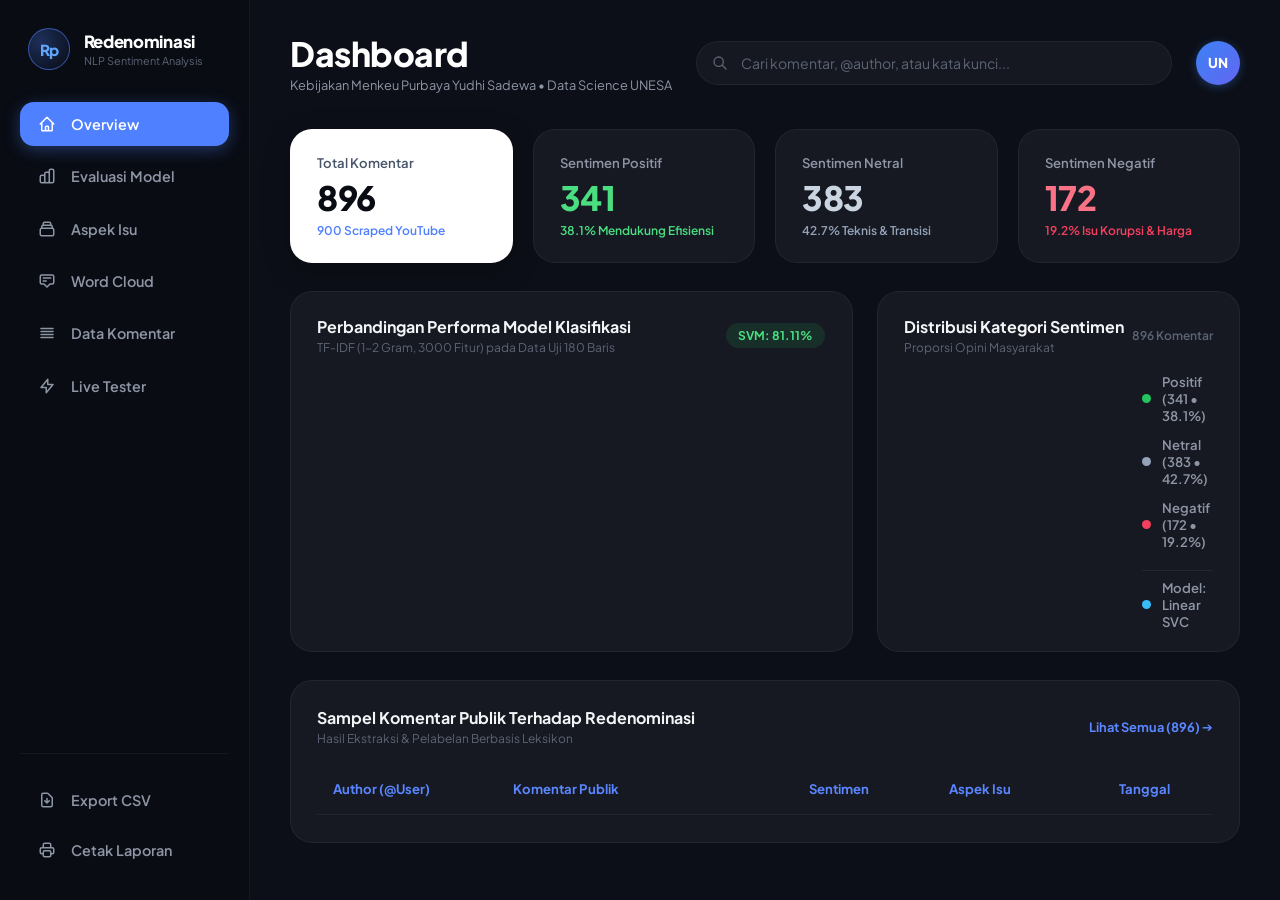
==== dashboard/index.html @ 1a99c4be "feat: kembangkan pipeline NLP, evaluasi model, dan dashboard analisis sentimen interaktif" ====
<!DOCTYPE html>
<html lang="id">
<head>
  <meta charset="UTF-8">
  <meta name="viewport" content="width=device-width, initial-scale=1.0">
  <title>Dashboard Analisis Sentimen Redenominasi Rupiah</title>

  <!-- Google Font: Plus Jakarta Sans -->
  <link rel="preconnect" href="https://fonts.googleapis.com">
  <link rel="preconnect" href="https://fonts.gstatic.com" crossorigin>
  <link href="https://fonts.googleapis.com/css2?family=Plus+Jakarta+Sans:wght@400;500;600;700;800&display=swap" rel="stylesheet">

  <!-- Chart.js CDN -->
  <script src="https://cdn.jsdelivr.net/npm/chart.js"></script>

  <!-- Custom Stylesheet -->
  <link rel="stylesheet" href="styles.css">

  <!-- Offline Dataset Support -->
  <script src="data/sentiment_data.js"></script>
</head>
<body>

  <!-- LEFT SIDEBAR -->
  <aside class="sidebar">
    <div>
      <!-- Brand Logo -->
      <div class="brand-badge">
        <div class="brand-logo-circle">
          Rp
        </div>
        <div>
          <span style="font-weight: 800; font-size: 1.05rem; color: #ffffff; letter-spacing: -0.3px;">Redenominasi</span>
          <p style="font-size: 0.68rem; color: var(--text-dim); margin-top: 2px;">NLP Sentiment Analysis</p>
        </div>
      </div>

      <!-- Navigation Links -->
      <nav class="sidebar-nav">
        <!-- 1. Overview -->
        <button class="nav-link active" data-tab="overview" id="nav-overview">
          <svg width="18" height="18" fill="none" stroke="currentColor" stroke-width="2" viewBox="0 0 24 24"><path stroke-linecap="round" stroke-linejoin="round" d="M3 12l2-2m0 0l7-7 7 7M5 10v10a1 1 0 001 1h3m10-11l2 2m-2-2v10a1 1 0 01-1 1h-3m-6 0a1 1 0 001-1v-4a1 1 0 011-1h2a1 1 0 011 1v4a1 1 0 001 1m-6 0h6"/></svg>
          <span>Overview</span>
        </button>

        <!-- 2. Evaluasi Model ML -->
        <button class="nav-link" data-tab="models" id="nav-models">
          <svg width="18" height="18" fill="none" stroke="currentColor" stroke-width="2" viewBox="0 0 24 24"><path stroke-linecap="round" stroke-linejoin="round" d="M9 19v-6a2 2 0 00-2-2H5a2 2 0 00-2 2v6a2 2 0 002 2h2a2 2 0 002-2zm0 0V9a2 2 0 012-2h2a2 2 0 012 2v10m-6 0a2 2 0 002 2h2a2 2 0 002-2m0 0V5a2 2 0 012-2h2a2 2 0 012 2v14a2 2 0 01-2 2h-2a2 2 0 01-2-2z"/></svg>
          <span>Evaluasi Model</span>
        </button>

        <!-- 3. Aspek Kebijakan -->
        <button class="nav-link" data-tab="aspects" id="nav-aspects">
          <svg width="18" height="18" fill="none" stroke="currentColor" stroke-width="2" viewBox="0 0 24 24"><path stroke-linecap="round" stroke-linejoin="round" d="M19 11H5m14 0a2 2 0 012 2v6a2 2 0 01-2 2H5a2 2 0 01-2-2v-6a2 2 0 012-2m14 0V9a2 2 0 00-2-2M5 11V9a2 2 0 012-2m0 0V5a2 2 0 012-2h6a2 2 0 012 2v2M7 7h10"/></svg>
          <span>Aspek Isu</span>
        </button>

        <!-- 4. Word Cloud (Ditingkatkan Jadi Luas & Jelas) -->
        <button class="nav-link" data-tab="wordcloud" id="nav-wordcloud">
          <svg width="18" height="18" fill="none" stroke="currentColor" stroke-width="2" viewBox="0 0 24 24"><path stroke-linecap="round" stroke-linejoin="round" d="M7 8h10M7 12h4m1 8l-4-4H5a2 2 0 01-2-2V6a2 2 0 012-2h14a2 2 0 012 2v8a2 2 0 01-2 2h-3l-4 4z"/></svg>
          <span>Word Cloud</span>
        </button>

        <!-- 5. Data Explorer -->
        <button class="nav-link" data-tab="explorer" id="nav-explorer">
          <svg width="18" height="18" fill="none" stroke="currentColor" stroke-width="2" viewBox="0 0 24 24"><path stroke-linecap="round" stroke-linejoin="round" d="M4 6h16M4 10h16M4 14h16M4 18h16"/></svg>
          <span>Data Komentar</span>
        </button>

        <!-- 6. Live Tester Sandbox -->
        <button class="nav-link" data-tab="tester" id="nav-tester">
          <svg width="18" height="18" fill="none" stroke="currentColor" stroke-width="2" viewBox="0 0 24 24"><path stroke-linecap="round" stroke-linejoin="round" d="M13 10V3L4 14h7v7l9-11h-7z"/></svg>
          <span>Live Tester</span>
        </button>
      </nav>
    </div>

    <!-- Bottom Sidebar Links -->
    <div class="sidebar-footer">
      <button class="nav-link" id="btn-export-csv" title="Download data hasil klasifikasi">
        <svg width="18" height="18" fill="none" stroke="currentColor" stroke-width="2" viewBox="0 0 24 24"><path stroke-linecap="round" stroke-linejoin="round" d="M12 10v6m0 0l-3-3m3 3l3-3m2 8H7a2 2 0 01-2-2V5a2 2 0 012-2h5.586a1 1 0 01.707.293l5.414 5.414a1 1 0 01.293.707V19a2 2 0 01-2 2z"/></svg>
        <span>Export CSV</span>
      </button>

      <button class="nav-link" id="btn-print-laporan" title="Cetak atau simpan sebagai PDF">
        <svg width="18" height="18" fill="none" stroke="currentColor" stroke-width="2" viewBox="0 0 24 24"><path stroke-linecap="round" stroke-linejoin="round" d="M17 17h2a2 2 0 002-2v-4a2 2 0 00-2-2H5a2 2 0 00-2 2v4a2 2 0 002 2h2m2 4h6a2 2 0 002-2v-4a2 2 0 00-2-2H9a2 2 0 00-2 2v4a2 2 0 002 2zm8-12V5a2 2 0 00-2-2H9a2 2 0 00-2 2v4h10z"/></svg>
        <span>Cetak Laporan</span>
      </button>
    </div>
  </aside>

  <!-- MAIN VIEWPORT -->
  <main class="main-wrapper">

    <!-- TOPBAR -->
    <header class="topbar">
      <div>
        <h1 class="topbar-title">Dashboard</h1>
        <p style="font-size: 0.8rem; color: var(--text-muted); margin-top: 3px;">
          Kebijakan Menkeu Purbaya Yudhi Sadewa • Data Science UNESA
        </p>
      </div>

      <!-- Search Pill Bar -->
      <div class="search-pill-container">
        <svg class="search-icon-pos" width="16" height="16" fill="none" stroke="currentColor" stroke-width="2" viewBox="0 0 24 24"><path stroke-linecap="round" stroke-linejoin="round" d="M21 21l-6-6m2-5a7 7 0 11-14 0 7 7 0 0114 0z"/></svg>
        <input type="text" class="search-pill" id="global-search" placeholder="Cari komentar, @author, atau kata kunci...">
      </div>

      <!-- User Profile Circle -->
      <div class="user-profile-circle" title="Kartika Nur Savira &amp; Tim (UNESA)">
        <span style="font-weight: 800; font-size: 0.85rem;">UN</span>
      </div>
    </header>

    <!-- TAB 1: OVERVIEW -->
    <div id="view-overview" class="view-panel">
      <!-- ROW 1: 4 KPI CARDS -->
      <section class="kpi-row">
        <!-- Card 1: Featured White Card -->
        <div class="card-rounded card-white-featured">
          <p class="card-lbl">Total Komentar</p>
          <p class="card-val" id="kpi-total">896</p>
          <p class="card-sub">900 Scraped YouTube</p>
        </div>

        <!-- Card 2: Sentimen Positif -->
        <div class="card-rounded">
          <p class="card-lbl">Sentimen Positif</p>
          <p class="card-val" style="color: #4ade80;" id="kpi-pos">341</p>
          <p class="card-sub" style="color: #4ade80;">38.1% Mendukung Efisiensi</p>
        </div>

        <!-- Card 3: Sentimen Netral -->
        <div class="card-rounded">
          <p class="card-lbl">Sentimen Netral</p>
          <p class="card-val" style="color: #cbd5e1;" id="kpi-net">383</p>
          <p class="card-sub" style="color: #94a3b8;">42.7% Teknis &amp; Transisi</p>
        </div>

        <!-- Card 4: Sentimen Negatif -->
        <div class="card-rounded">
          <p class="card-lbl">Sentimen Negatif</p>
          <p class="card-val" style="color: #fb7185;" id="kpi-neg">172</p>
          <p class="card-sub" style="color: #f43f5e;">19.2% Isu Korupsi &amp; Harga</p>
        </div>
      </section>

      <!-- ROW 2: BAR CHART (LEFT) & DONUT CHART (RIGHT) -->
      <section class="middle-row">
        <!-- Left: Perbandingan Akurasi Model -->
        <div class="card-rounded" style="padding-bottom: 1.5rem;">
          <div class="chart-card-header">
            <div>
              <span class="chart-card-title">Perbandingan Performa Model Klasifikasi</span>
              <p style="font-size: 0.75rem; color: var(--text-dim); margin-top: 3px;">TF-IDF (1-2 Gram, 3000 Fitur) pada Data Uji 180 Baris</p>
            </div>
            <span style="font-size: 0.75rem; color: #4ade80; font-weight: 700; background: rgba(34, 197, 94, 0.12); padding: 5px 12px; border-radius: 9999px;">
              SVM: 81.11%
            </span>
          </div>
          <div style="height: 250px; width: 100%; position: relative;">
            <canvas id="chart-model-accuracy-bar"></canvas>
          </div>
        </div>

        <!-- Right: Donut Chart Proporsi Sentimen Publik -->
        <div class="card-rounded" style="padding-bottom: 1.5rem;">
          <div class="chart-card-header">
            <div>
              <span class="chart-card-title">Distribusi Kategori Sentimen</span>
              <p style="font-size: 0.75rem; color: var(--text-dim); margin-top: 3px;">Proporsi Opini Masyarakat</p>
            </div>
            <span style="font-size: 0.75rem; color: var(--text-dim); font-weight: 600;">896 Komentar</span>
          </div>

          <div class="donut-flex-container">
            <div class="donut-chart-canvas-wrap">
              <canvas id="chart-sentiment-donut"></canvas>
            </div>

            <!-- Legend on the right side -->
            <div class="donut-legend-col" id="donut-legend-container">
              <div class="donut-legend-item">
                <span class="legend-dot" style="background-color: #22c55e;"></span>
                <span>Positif (341 • 38.1%)</span>
              </div>
              <div class="donut-legend-item">
                <span class="legend-dot" style="background-color: #94a3b8;"></span>
                <span>Netral (383 • 42.7%)</span>
              </div>
              <div class="donut-legend-item">
                <span class="legend-dot" style="background-color: #f43f5e;"></span>
                <span>Negatif (172 • 19.2%)</span>
              </div>
              <div class="donut-legend-item" style="margin-top: 8px; padding-top: 8px; border-top: 1px solid rgba(255,255,255,0.06);">
                <span class="legend-dot" style="background-color: #38bdf8;"></span>
                <span>Model: Linear SVC</span>
              </div>
            </div>
          </div>
        </div>
      </section>

      <!-- ROW 3: BOTTOM TABLE KOMENTAR MASYARAKAT -->
      <section class="table-card">
        <div style="display: flex; justify-content: space-between; align-items: center; margin-bottom: 1.25rem;">
          <div>
            <span class="chart-card-title">Sampel Komentar Publik Terhadap Redenominasi</span>
            <p style="font-size: 0.75rem; color: var(--text-dim); margin-top: 3px;">Hasil Ekstraksi &amp; Pelabelan Berbasis Leksikon</p>
          </div>
          <span style="font-size: 0.8rem; color: #5a86ff; font-weight: 700; cursor: pointer;" onclick="document.getElementById('nav-explorer').click()">
            Lihat Semua (896) ➔
          </span>
        </div>

        <div style="overflow-x: auto;">
          <table class="table-custom">
            <thead>
              <tr>
                <th style="width: 180px;">Author (@User)</th>
                <th>Komentar Publik</th>
                <th style="width: 140px;">Sentimen</th>
                <th style="width: 170px;">Aspek Isu</th>
                <th style="width: 110px;">Tanggal</th>
              </tr>
            </thead>
            <tbody id="overview-table-body">
              <!-- Dynamically populated via JS from real dataset -->
            </tbody>
          </table>
        </div>
      </section>
    </div>

    <!-- TAB 2: EVALUASI MODEL (NAIVE BAYES VS LINEAR SVM) -->
    <div id="view-models" class="view-panel" style="display: none;">
      <section class="middle-row" style="margin-bottom: 1.5rem;">
        <!-- Detail Matriks Performa -->
        <div class="card-rounded">
          <div class="chart-card-header">
            <div>
              <span class="chart-card-title">Perbandingan Precision, Recall, &amp; F1-Score</span>
              <p style="font-size: 0.75rem; color: var(--text-dim); margin-top: 3px;">Data Uji 180 Komentar (Stratified 80:20)</p>
            </div>
          </div>
          <div style="height: 260px; position: relative;">
            <canvas id="chart-models-detail-bar"></canvas>
          </div>
        </div>

        <!-- Confusion Matrix Heatmap -->
        <div class="card-rounded">
          <div class="chart-card-header">
            <div>
              <span class="chart-card-title">Confusion Matrix Model</span>
              <p style="font-size: 0.75rem; color: var(--text-dim); margin-top: 3px;">Peta Prediksi Aktual vs Prediksi</p>
            </div>
            <select id="cm-model-switcher" style="background-color: #12151d; color: #cbd5e1; border: 1px solid var(--border-subtle); border-radius: 8px; font-size: 0.75rem; padding: 5px 10px; outline: none;">
              <option value="Linear SVM">Linear SVM (81.11%)</option>
              <option value="Naive Bayes">Naive Bayes (70.56%)</option>
              <option value="Logistic Regression">Logistic Regression (79.44%)</option>
            </select>
          </div>
          <div id="cm-grid-container" style="padding-top: 0.5rem;">
            <!-- Injected via JS -->
          </div>
        </div>
      </section>

      <!-- Catatan Analisis Model -->
      <section class="card-rounded">
        <span class="chart-card-title" style="margin-bottom: 0.85rem; display: block;">Insight Evaluasi Model Machine Learning</span>
        <div style="display: grid; grid-template-columns: repeat(auto-fit, minmax(280px, 1fr)); gap: 1.25rem; font-size: 0.85rem; line-height: 1.6;">
          <div style="background: rgba(79, 128, 255, 0.08); border: 1px solid rgba(79, 128, 255, 0.2); border-radius: 14px; padding: 1.2rem;">
            <p style="font-weight: 700; color: #60a5fa; margin-bottom: 0.4rem; font-size: 0.95rem;">🏆 Linear SVM (Performa Terbaik - 81.11%)</p>
            <p style="color: var(--text-muted);">
              Sangat unggul dalam menangkap batas hiperbidang pada representasi TF-IDF berdimensi tinggi. Mampu mendeteksi komentar negatif dengan <strong>Recall 74%</strong> dan F1-Score <strong>0.71</strong>, jauh lebih baik dibanding model probabilitas sederhana.
            </p>
          </div>

          <div style="background: rgba(148, 163, 184, 0.08); border: 1px solid rgba(148, 163, 184, 0.2); border-radius: 14px; padding: 1.2rem;">
            <p style="font-weight: 700; color: #cbd5e1; margin-bottom: 0.4rem; font-size: 0.95rem;">⚠️ Naive Bayes (Akurasi 70.56%)</p>
            <p style="color: var(--text-muted);">
              Asumsi independensi antar fitur membuat Naive Bayes rentan terhadap kata-kata negasi bertumpuk (seperti <em>"tidak setuju", "jangan bohong"</em>). Terdapat 26 komentar negatif yang salah diklasifikasikan menjadi netral (Recall negatif hanya <strong>23%</strong>).
            </p>
          </div>
        </div>
      </section>
    </div>

    <!-- TAB 3: ASPEK KEBIJAKAN (4 PILAR ISU) -->
    <div id="view-aspects" class="view-panel" style="display: none;">
      <section class="kpi-row" style="grid-template-columns: repeat(4, 1fr); margin-bottom: 1.5rem;">
        <div class="card-rounded">
          <p class="card-lbl">1. Isu Korupsi</p>
          <p class="card-val" style="color: #fb7185;">86 Kata</p>
          <p class="card-sub">Khawatir cuci uang koper</p>
        </div>
        <div class="card-rounded">
          <p class="card-lbl">2. Sosialisasi Fisik</p>
          <p class="card-val" style="color: #38bdf8;">137 Ulasan</p>
          <p class="card-sub">Edukasi pasar tradisional</p>
        </div>
        <div class="card-rounded">
          <p class="card-lbl">3. Sembako &amp; Harga</p>
          <p class="card-val" style="color: #f59e0b;">114 Kritik</p>
          <p class="card-sub">Cegah pembulatan ke atas</p>
        </div>
        <div class="card-rounded">
          <p class="card-lbl">4. Martabat Rupiah</p>
          <p class="card-val" style="color: #4ade80;">153 Dukungan</p>
          <p class="card-sub">Nilai tukar lebih simpel</p>
        </div>
      </section>

      <section class="card-rounded" style="margin-bottom: 1.5rem;">
        <div class="chart-card-header">
          <div>
            <span class="chart-card-title">Distribusi Sentimen per Aspek Isu Kebijakan</span>
            <p style="font-size: 0.75rem; color: var(--text-dim); margin-top: 3px;">Klasifikasi Opini Berdasarkan Topik Sensitif Moneter</p>
          </div>
        </div>
        <div style="height: 300px; position: relative;">
          <canvas id="chart-aspect-breakdown"></canvas>
        </div>
      </section>
    </div>

    <!-- TAB 4: WORD CLOUD (DESAIN BARU: LUAS, BESAR & SANGAT JELAS) -->
    <div id="view-wordcloud" class="view-panel" style="display: none;">
      
      <!-- Word Cloud 3 Kategori: 3 Kartu Berdampingan (Luas & Tajam) -->
      <section style="margin-bottom: 1.75rem;">
        <div style="margin-bottom: 1.25rem;">
          <h2 style="font-size: 1.25rem; font-weight: 800; color: #ffffff; letter-spacing: -0.3px;">
            Galeri Word Cloud per Kategori Sentimen
          </h2>
          <p style="font-size: 0.8rem; color: var(--text-muted); margin-top: 3px;">
            Visualisasi kata-kata paling dominan dalam opini publik (Klik gambar untuk memperbesar resolusi tinggi)
          </p>
        </div>

        <div style="display: grid; grid-template-columns: repeat(3, 1fr); gap: 1.25rem;">
          
          <!-- Card 1: Positif -->
          <div class="card-rounded" style="padding: 1.25rem; display: flex; flex-direction: column;">
            <div style="display: flex; justify-content: space-between; align-items: center; margin-bottom: 0.85rem;">
              <span class="badge-pill pos" style="font-size: 0.8rem; padding: 4px 10px;">
                🟢 Positif (341 Komentar)
              </span>
              <span style="font-size: 0.72rem; color: var(--text-dim);">Dominan: Setuju, Mantap</span>
            </div>

            <!-- Image Wrap -->
            <div class="wc-preview-box" onclick="openZoomModal('images/wc_positif.png', 'Word Cloud - Sentimen Positif')" title="Klik untuk perbesar">
              <img src="images/wc_positif.png" alt="Word Cloud Positif" class="wc-img-responsive">
              <div class="wc-zoom-overlay">
                <svg width="20" height="20" fill="none" stroke="currentColor" stroke-width="2" viewBox="0 0 24 24"><path stroke-linecap="round" stroke-linejoin="round" d="M21 21l-6-6m2-5a7 7 0 11-14 0 7 7 0 0114 0zM10 7v6m3-3H7"/></svg>
                <span>Perbesar</span>
              </div>
            </div>

            <!-- Tags -->
            <div style="margin-top: 0.85rem; display: flex; gap: 0.35rem; flex-wrap: wrap;">
              <span class="wc-tag">uang (137)</span>
              <span class="wc-tag">setuju (123)</span>
              <span class="wc-tag">mantap (55)</span>
              <span class="wc-tag">bagus (52)</span>
            </div>
          </div>

          <!-- Card 2: Netral -->
          <div class="card-rounded" style="padding: 1.25rem; display: flex; flex-direction: column;">
            <div style="display: flex; justify-content: space-between; align-items: center; margin-bottom: 0.85rem;">
              <span class="badge-pill net" style="font-size: 0.8rem; padding: 4px 10px;">
                ⚪ Netral (383 Komentar)
              </span>
              <span style="font-size: 0.72rem; color: var(--text-dim);">Dominan: Nilai, Indonesia</span>
            </div>

            <!-- Image Wrap -->
            <div class="wc-preview-box" onclick="openZoomModal('images/wc_netral.png', 'Word Cloud - Sentimen Netral')" title="Klik untuk perbesar">
              <img src="images/wc_netral.png" alt="Word Cloud Netral" class="wc-img-responsive">
              <div class="wc-zoom-overlay">
                <svg width="20" height="20" fill="none" stroke="currentColor" stroke-width="2" viewBox="0 0 24 24"><path stroke-linecap="round" stroke-linejoin="round" d="M21 21l-6-6m2-5a7 7 0 11-14 0 7 7 0 0114 0zM10 7v6m3-3H7"/></svg>
                <span>Perbesar</span>
              </div>
            </div>

            <!-- Tags -->
            <div style="margin-top: 0.85rem; display: flex; gap: 0.35rem; flex-wrap: wrap;">
              <span class="wc-tag">nilai (40)</span>
              <span class="wc-tag">indonesia (27)</span>
              <span class="wc-tag">1970 (20)</span>
              <span class="wc-tag">bank (18)</span>
            </div>
          </div>

          <!-- Card 3: Negatif -->
          <div class="card-rounded" style="padding: 1.25rem; display: flex; flex-direction: column;">
            <div style="display: flex; justify-content: space-between; align-items: center; margin-bottom: 0.85rem;">
              <span class="badge-pill neg" style="font-size: 0.8rem; padding: 4px 10px;">
                🔴 Negatif (172 Komentar)
              </span>
              <span style="font-size: 0.72rem; color: var(--text-dim);">Dominan: Koruptor, Tidak</span>
            </div>

            <!-- Image Wrap -->
            <div class="wc-preview-box" onclick="openZoomModal('images/wc_negatif.png', 'Word Cloud - Sentimen Negatif')" title="Klik untuk perbesar">
              <img src="images/wc_negatif.png" alt="Word Cloud Negatif" class="wc-img-responsive">
              <div class="wc-zoom-overlay">
                <svg width="20" height="20" fill="none" stroke="currentColor" stroke-width="2" viewBox="0 0 24 24"><path stroke-linecap="round" stroke-linejoin="round" d="M21 21l-6-6m2-5a7 7 0 11-14 0 7 7 0 0114 0zM10 7v6m3-3H7"/></svg>
                <span>Perbesar</span>
              </div>
            </div>

            <!-- Tags -->
            <div style="margin-top: 0.85rem; display: flex; gap: 0.35rem; flex-wrap: wrap;">
              <span class="wc-tag" style="color: #fb7185;">koruptor (86)</span>
              <span class="wc-tag" style="color: #fb7185;">korupsi (43)</span>
              <span class="wc-tag">sembako (22)</span>
              <span class="wc-tag">harga (20)</span>
            </div>
          </div>

        </div>
      </section>

      <!-- Section Panorama Word Cloud Lengkap (Full Width) -->
      <section class="card-rounded" style="margin-bottom: 1.75rem;">
        <div class="chart-card-header">
          <div>
            <span class="chart-card-title">Panorama Word Cloud Utuh (3 Kategori Berjejer)</span>
            <p style="font-size: 0.75rem; color: var(--text-dim); margin-top: 3px;">Tampilan penuh resolusi asli dari Google Colab (Klik untuk memperbesar layar penuh)</p>
          </div>
          <span class="badge-pill" style="background: rgba(79, 128, 255, 0.15); color: #60a5fa; cursor: pointer;" onclick="openZoomModal('images/wordcloud_sentimen.png', 'Panorama Lengkap 3 Kategori Word Cloud')">
            🔍 Buka Fullscreen
          </span>
        </div>

        <div class="wc-panorama-container" onclick="openZoomModal('images/wordcloud_sentimen.png', 'Panorama Lengkap 3 Kategori Word Cloud')">
          <img src="images/wordcloud_sentimen.png" alt="Panorama Word Cloud" style="width: 100%; height: auto; display: block; border-radius: 12px;">
        </div>
      </section>

      <!-- Section Top Words Bar Chart -->
      <section class="card-rounded">
        <div class="chart-card-header">
          <div>
            <span class="chart-card-title">Frekuensi Kata Terpopuler (Top 10 Token)</span>
            <p style="font-size: 0.75rem; color: var(--text-dim); margin-top: 3px;">Frekuensi Kemunculan Kata Setelah Pembersihan Stopwords</p>
          </div>
          <select id="select-word-filter" style="background-color: #12151d; color: #cbd5e1; border: 1px solid var(--border-subtle); border-radius: 8px; font-size: 0.75rem; padding: 6px 12px; outline: none;">
            <option value="overall">Semua Sentimen</option>
            <option value="Positif">Khusus Positif</option>
            <option value="Netral">Khusus Netral</option>
            <option value="Negatif">Khusus Negatif</option>
          </select>
        </div>
        <div style="height: 300px; position: relative;">
          <canvas id="chart-top-words-bar"></canvas>
        </div>
      </section>
    </div>

    <!-- TAB 5: DATA EXPLORER LENGKAP -->
    <div id="view-explorer" class="view-panel" style="display: none;">
      <section class="table-card">
        <div style="display: flex; justify-content: space-between; align-items: center; margin-bottom: 1.25rem; flex-wrap: wrap; gap: 0.75rem;">
          <div>
            <span class="chart-card-title">Dataset Lengkap 896 Komentar YouTube</span>
            <p style="font-size: 0.75rem; color: var(--text-dim); margin-top: 3px;">Telah Dibersihkan dari Tag HTML, Emoji, dan Dinormalisasi</p>
          </div>

          <div style="display: flex; gap: 0.5rem; align-items: center;">
            <select id="explorer-filter-sentiment" style="background-color: #12151d; color: #cbd5e1; border: 1px solid var(--border-subtle); border-radius: var(--radius-pill); font-size: 0.75rem; padding: 6px 14px; outline: none;">
              <option value="ALL">Semua Sentimen</option>
              <option value="1">Positif (+1)</option>
              <option value="0">Netral (0)</option>
              <option value="-1">Negatif (-1)</option>
            </select>
          </div>
        </div>

        <div style="overflow-x: auto; max-height: 600px;">
          <table class="table-custom">
            <thead style="position: sticky; top: 0; background-color: var(--bg-card); z-index: 10;">
              <tr>
                <th style="width: 50px;">No</th>
                <th style="width: 170px;">Author</th>
                <th>Komentar Lengkap</th>
                <th style="width: 130px;">Sentimen</th>
                <th style="width: 150px;">Aspek Isu</th>
                <th style="width: 100px;">Tanggal</th>
              </tr>
            </thead>
            <tbody id="full-comments-table-body">
              <!-- Rendered via JS -->
            </tbody>
          </table>
        </div>
      </section>
    </div>

    <!-- TAB 6: LIVE TESTER SANDBOX -->
    <div id="view-tester" class="view-panel" style="display: none;">
      <section class="card-rounded" style="margin-bottom: 1.5rem;">
        <div class="chart-card-header">
          <div>
            <span class="chart-card-title">Live Sentiment Testing Sandbox</span>
            <p style="font-size: 0.75rem; color: var(--text-dim); margin-top: 3px;">Uji coba kalimat bahasa Indonesia (termasuk bahasa gaul, singkatan, dan negasi)</p>
          </div>
        </div>

        <textarea class="sandbox-input-area" id="sandbox-textarea" rows="3" placeholder="Ketik kalimat atau komentar di sini... contoh: 'Sangat setuju pak menteri, redenominasi bikin nilai rupiah jadi simpel dan mantap!'"></textarea>

        <div style="display: flex; justify-content: space-between; align-items: center; margin-top: 1rem; flex-wrap: wrap; gap: 0.75rem;">
          <div style="display: flex; gap: 0.5rem; flex-wrap: wrap;">
            <button class="action-btn-blue" style="background-color: #1e2433; color: #cbd5e1;" onclick="setSandboxSample('Sangat setuju pak menteri, transaksi jadi lebih cepat dan mantap!')">Contoh Positif</button>
            <button class="action-btn-blue" style="background-color: #1e2433; color: #cbd5e1;" onclick="setSandboxSample('Bagaimana kesiapan teknis mesin ATM dan kasir di pasar tradisional pelosok?')">Contoh Netral</button>
            <button class="action-btn-blue" style="background-color: #1e2433; color: #cbd5e1;" onclick="setSandboxSample('Gak setuju, koruptor malah gampang cuci uang simpanan di kamar kontrakan!')">Contoh Negatif</button>
            <button class="action-btn-blue" style="background-color: #1e2433; color: #cbd5e1;" onclick="setSandboxSample('s7 bgt menkeu purbaya, gasss terus biar gk ribet ngitung rp!')">Contoh Gaul (Slang)</button>
          </div>

          <button class="action-btn-blue" id="btn-run-sandbox">
            <svg width="16" height="16" fill="none" stroke="currentColor" stroke-width="2" viewBox="0 0 24 24"><path stroke-linecap="round" stroke-linejoin="round" d="M14 5l7 7m0 0l-7 7m7-7H3"/></svg>
            Analisis Sentimen
          </button>
        </div>

        <div id="sandbox-result-box" style="margin-top: 1.5rem; padding: 1.25rem; background-color: #11141c; border-radius: 14px; border: 1px solid var(--border-subtle); display: none;">
          <div style="display: flex; justify-content: space-between; align-items: center;">
            <span style="font-size: 0.9rem; font-weight: 700; color: #ffffff;">Hasil Klasifikasi Sentimen:</span>
            <span id="sandbox-badge" class="badge-pill pos">Positif (+1)</span>
          </div>
          <p id="sandbox-explanation" style="font-size: 0.85rem; color: var(--text-muted); margin-top: 0.6rem; line-height: 1.6;"></p>
          <div id="sandbox-tokens-box" style="margin-top: 0.85rem; padding-top: 0.85rem; border-top: 1px solid rgba(255,255,255,0.06); font-size: 0.8rem;"></div>
        </div>
      </section>
    </div>

  </main>

  <!-- MODAL ZOOM GAMBAR LIGHTBOX -->
  <div id="zoom-modal" class="zoom-modal" onclick="closeZoomModal(event)">
    <div class="zoom-modal-dialog">
      <div style="display: flex; justify-content: space-between; align-items: center; margin-bottom: 0.85rem;">
        <span id="zoom-modal-title" style="font-weight: 800; font-size: 1rem; color: #ffffff;">Word Cloud</span>
        <button onclick="closeZoomModal()" style="background: rgba(255,255,255,0.1); border: none; color: #ffffff; border-radius: 50%; width: 32px; height: 32px; cursor: pointer; display: flex; align-items: center; justify-content: center; font-size: 1.1rem;">
          ✕
        </button>
      </div>
      <div style="text-align: center; background-color: #0c0f17; border-radius: 14px; padding: 0.75rem;">
        <img id="zoom-modal-img" src="" alt="Zoomed" style="max-width: 100%; max-height: 75vh; border-radius: 8px; object-fit: contain;">
      </div>
    </div>
  </div>

  <!-- Script Logic -->
  <script src="app.js"></script>
</body>
</html>
---- dashboard/styles.css ----
/* styles.css - Modern Sleek Dark Dashboard with Spacious Word Cloud & Typography */
@import url('https://fonts.googleapis.com/css2?family=Plus+Jakarta+Sans:wght@300;400;500;600;700;800&display=swap');

:root {
  --bg-main: #0c0f17;
  --bg-sidebar: #090c13;
  --bg-card: #161922;
  --bg-card-hover: #1c202c;
  --bg-input: #151821;
  --border-subtle: rgba(255, 255, 255, 0.05);
  --border-focus: rgba(79, 128, 255, 0.4);
  
  --accent-blue: #4f80ff;
  --accent-blue-hover: #3d70f5;
  --accent-blue-soft: rgba(79, 128, 255, 0.15);
  
  --text-main: #f3f4f6;
  --text-muted: #8e95a5;
  --text-dim: #5c6475;
  
  --font-family: 'Plus Jakarta Sans', system-ui, -apple-system, sans-serif;
  --radius-card: 22px;
  --radius-pill: 9999px;
  --radius-sm: 14px;
}

* {
  box-sizing: border-box;
  margin: 0;
  padding: 0;
  font-family: var(--font-family);
  -webkit-font-smoothing: antialiased;
}

body {
  background-color: var(--bg-main);
  color: var(--text-main);
  min-height: 100vh;
  display: flex;
  overflow-x: hidden;
}

/* Sidebar */
.sidebar {
  width: 250px;
  background-color: var(--bg-sidebar);
  border-right: 1px solid var(--border-subtle);
  display: flex;
  flex-direction: column;
  justify-content: space-between;
  padding: 1.75rem 1.25rem;
  min-height: 100vh;
  position: sticky;
  top: 0;
  z-index: 30;
}

.brand-badge {
  display: flex;
  align-items: center;
  gap: 0.85rem;
  padding-left: 0.5rem;
  margin-bottom: 2rem;
}

.brand-logo-circle {
  width: 42px;
  height: 42px;
  border-radius: 50%;
  border: 1.5px solid rgba(79, 128, 255, 0.6);
  background: radial-gradient(circle at 30% 30%, rgba(79, 128, 255, 0.3), transparent);
  display: flex;
  align-items: center;
  justify-content: center;
  font-weight: 800;
  font-size: 0.95rem;
  color: #60a5fa;
  letter-spacing: -0.5px;
}

.sidebar-nav {
  display: flex;
  flex-direction: column;
  gap: 0.55rem;
}

.nav-link {
  display: flex;
  align-items: center;
  gap: 0.9rem;
  padding: 0.8rem 1.15rem;
  border-radius: 14px;
  font-size: 0.9rem;
  font-weight: 600;
  color: var(--text-muted);
  text-decoration: none;
  background: transparent;
  border: none;
  width: 100%;
  text-align: left;
  cursor: pointer;
  transition: all 0.2s ease;
}

.nav-link:hover {
  color: var(--text-main);
  background-color: rgba(255, 255, 255, 0.04);
}

.nav-link.active {
  background-color: var(--accent-blue);
  color: #ffffff;
  box-shadow: 0 4px 16px rgba(79, 128, 255, 0.35);
}

.nav-link.active svg {
  color: #ffffff;
}

.sidebar-footer {
  display: flex;
  flex-direction: column;
  gap: 0.4rem;
  padding-top: 1.5rem;
  border-top: 1px solid var(--border-subtle);
}

/* Main Content Area */
.main-wrapper {
  flex: 1;
  display: flex;
  flex-direction: column;
  padding: 2rem 2.5rem 3.5rem 2.5rem;
  max-width: 1440px;
  margin: 0 auto;
  width: calc(100% - 250px);
}

/* Topbar Header */
.topbar {
  display: flex;
  align-items: center;
  justify-content: space-between;
  margin-bottom: 2.25rem;
  gap: 1.5rem;
}

.topbar-title {
  font-size: 2.1rem;
  font-weight: 800;
  letter-spacing: -0.5px;
  color: #ffffff;
}

.search-pill-container {
  flex: 1;
  max-width: 480px;
  position: relative;
}

.search-pill {
  width: 100%;
  background-color: var(--bg-input);
  border: 1px solid var(--border-subtle);
  border-radius: var(--radius-pill);
  padding: 0.75rem 1.25rem 0.75rem 2.75rem;
  color: var(--text-main);
  font-size: 0.88rem;
  outline: none;
  transition: all 0.2s ease;
}

.search-pill::placeholder {
  color: var(--text-dim);
}

.search-pill:focus {
  border-color: var(--border-focus);
  background-color: #1a1e2a;
  box-shadow: 0 0 0 3px rgba(79, 128, 255, 0.15);
}

.search-icon-pos {
  position: absolute;
  left: 1rem;
  top: 50%;
  transform: translateY(-50%);
  color: var(--text-dim);
  pointer-events: none;
}

.user-profile-circle {
  width: 44px;
  height: 44px;
  border-radius: 50%;
  background: linear-gradient(135deg, #3b82f6, #6366f1);
  display: flex;
  align-items: center;
  justify-content: center;
  color: #ffffff;
  box-shadow: 0 2px 10px rgba(59, 130, 246, 0.35);
  cursor: pointer;
  transition: transform 0.2s ease;
}

.user-profile-circle:hover {
  transform: scale(1.05);
}

/* KPI Cards Grid */
.kpi-row {
  display: grid;
  grid-template-columns: repeat(4, 1fr);
  gap: 1.25rem;
  margin-bottom: 1.75rem;
}

.card-rounded {
  background-color: var(--bg-card);
  border: 1px solid var(--border-subtle);
  border-radius: var(--radius-card);
  padding: 1.5rem 1.65rem;
  transition: transform 0.2s ease, box-shadow 0.2s ease;
  position: relative;
}

.card-rounded:hover {
  transform: translateY(-2px);
}

/* Featured White Card */
.card-white-featured {
  background-color: #ffffff !important;
  color: #0c0f17 !important;
  box-shadow: 0 8px 30px rgba(0, 0, 0, 0.2);
}

.card-white-featured .card-lbl {
  color: #475569 !important;
}

.card-white-featured .card-val {
  color: #090c13 !important;
}

.card-white-featured .card-sub {
  color: #4f80ff !important;
}

.card-lbl {
  font-size: 0.82rem;
  font-weight: 600;
  color: var(--text-muted);
  margin-bottom: 0.5rem;
}

.card-val {
  font-size: 2.1rem;
  font-weight: 800;
  letter-spacing: -0.5px;
  color: #ffffff;
  line-height: 1.1;
  margin-bottom: 0.45rem;
}

.card-sub {
  font-size: 0.75rem;
  font-weight: 600;
  color: var(--text-dim);
}

/* Middle Row */
.middle-row {
  display: grid;
  grid-template-columns: 1.55fr 1fr;
  gap: 1.5rem;
  margin-bottom: 1.75rem;
}

.chart-card-header {
  display: flex;
  align-items: center;
  justify-content: space-between;
  margin-bottom: 1.35rem;
}

.chart-card-title {
  font-size: 1rem;
  font-weight: 700;
  color: var(--text-main);
}

.donut-flex-container {
  display: flex;
  align-items: center;
  justify-content: space-between;
  gap: 1.75rem;
  height: 250px;
}

.donut-chart-canvas-wrap {
  width: 210px;
  height: 210px;
  position: relative;
  flex-shrink: 0;
}

.donut-legend-col {
  display: flex;
  flex-direction: column;
  gap: 0.75rem;
  flex: 1;
}

.donut-legend-item {
  display: flex;
  align-items: center;
  gap: 0.65rem;
  font-size: 0.82rem;
  font-weight: 600;
  color: var(--text-muted);
}

.legend-dot {
  width: 9px;
  height: 9px;
  border-radius: 50%;
  flex-shrink: 0;
}

/* Bottom Table Section */
.table-card {
  background-color: var(--bg-card);
  border: 1px solid var(--border-subtle);
  border-radius: var(--radius-card);
  padding: 1.65rem;
  overflow: hidden;
}

.table-custom {
  width: 100%;
  border-collapse: collapse;
}

.table-custom th {
  text-align: left;
  font-size: 0.82rem;
  font-weight: 700;
  color: #5a86ff;
  padding: 0.85rem 1rem 1.1rem 1rem;
  border-bottom: 1px solid rgba(255, 255, 255, 0.05);
}

.table-custom td {
  padding: 1.1rem 1rem;
  font-size: 0.86rem;
  color: var(--text-muted);
  border-bottom: 1px solid rgba(255, 255, 255, 0.03);
}

.table-custom tr:last-child td {
  border-bottom: none;
}

.table-custom tr:hover td {
  background-color: rgba(255, 255, 255, 0.02);
  color: var(--text-main);
}

.table-author-name {
  color: #e5e7eb;
  font-weight: 600;
}

/* Badge styles */
.badge-pill {
  display: inline-flex;
  align-items: center;
  gap: 0.35rem;
  padding: 0.3rem 0.75rem;
  border-radius: var(--radius-pill);
  font-size: 0.75rem;
  font-weight: 700;
}

.badge-pill.pos {
  background-color: rgba(34, 197, 94, 0.15);
  color: #4ade80;
}

.badge-pill.net {
  background-color: rgba(148, 163, 184, 0.15);
  color: #cbd5e1;
}

.badge-pill.neg {
  background-color: rgba(244, 63, 94, 0.15);
  color: #fb7185;
}

/* Word Cloud Styles - Spacious, Clean & Responsive */
.wc-preview-box {
  background-color: #0c0f17;
  border: 1px solid rgba(255, 255, 255, 0.07);
  border-radius: 16px;
  overflow: hidden;
  position: relative;
  cursor: pointer;
  transition: transform 0.25s ease, border-color 0.25s ease, box-shadow 0.25s ease;
  aspect-ratio: 595 / 405;
  display: flex;
  align-items: center;
  justify-content: center;
  padding: 6px;
}

.wc-preview-box:hover {
  transform: translateY(-3px) scale(1.01);
  border-color: rgba(79, 128, 255, 0.5);
  box-shadow: 0 10px 25px -5px rgba(0, 0, 0, 0.4);
}

.wc-img-responsive {
  width: 100%;
  height: 100%;
  object-fit: contain;
  display: block;
  border-radius: 10px;
}

.wc-zoom-overlay {
  position: absolute;
  inset: 0;
  background: rgba(12, 15, 23, 0.45);
  display: flex;
  align-items: center;
  justify-content: center;
  gap: 0.5rem;
  color: #ffffff;
  font-size: 0.8rem;
  font-weight: 700;
  opacity: 0;
  backdrop-filter: blur(2px);
  transition: opacity 0.2s ease;
  border-radius: 14px;
}

.wc-preview-box:hover .wc-zoom-overlay {
  opacity: 1;
}

.wc-tag {
  font-size: 0.72rem;
  font-weight: 600;
  color: var(--text-dim);
  background-color: rgba(255, 255, 255, 0.04);
  padding: 3px 8px;
  border-radius: 6px;
  font-family: ui-monospace, SFMono-Regular, Menlo, monospace;
}

.wc-panorama-container {
  background-color: #0c0f17;
  border: 1px solid rgba(255, 255, 255, 0.07);
  border-radius: 16px;
  padding: 1rem;
  cursor: pointer;
  transition: all 0.2s ease;
}

.wc-panorama-container:hover {
  border-color: rgba(79, 128, 255, 0.4);
  box-shadow: 0 8px 25px rgba(0, 0, 0, 0.35);
}

/* Lightbox Modal */
.zoom-modal {
  display: none;
  position: fixed;
  inset: 0;
  background-color: rgba(0, 0, 0, 0.85);
  backdrop-filter: blur(8px);
  z-index: 100;
  align-items: center;
  justify-content: center;
  padding: 1.5rem;
}

.zoom-modal.active {
  display: flex;
}

.zoom-modal-dialog {
  background-color: #161922;
  border: 1px solid rgba(255, 255, 255, 0.1);
  border-radius: 20px;
  max-width: 1000px;
  width: 100%;
  padding: 1.5rem;
  box-shadow: 0 25px 50px -12px rgba(0, 0, 0, 0.6);
  animation: modalPop 0.25s ease-out;
}

@keyframes modalPop {
  from { transform: scale(0.95); opacity: 0; }
  to { transform: scale(1); opacity: 1; }
}

/* Interactive Sandbox / Live Tester */
.sandbox-input-area {
  background-color: #12151d;
  border: 1px solid var(--border-subtle);
  border-radius: var(--radius-sm);
  padding: 1.15rem;
  color: #ffffff;
  outline: none;
  font-size: 0.9rem;
  line-height: 1.5;
  width: 100%;
  resize: vertical;
}

.sandbox-input-area:focus {
  border-color: var(--border-focus);
}

.action-btn-blue {
  background-color: var(--accent-blue);
  color: #ffffff;
  border: none;
  border-radius: var(--radius-pill);
  padding: 0.7rem 1.5rem;
  font-size: 0.82rem;
  font-weight: 700;
  cursor: pointer;
  display: inline-flex;
  align-items: center;
  gap: 0.5rem;
  transition: all 0.2s ease;
}

.action-btn-blue:hover {
  background-color: var(--accent-blue-hover);
  box-shadow: 0 4px 14px rgba(79, 128, 255, 0.35);
}

/* Responsive */
@media (max-width: 1024px) {
  .kpi-row {
    grid-template-columns: repeat(2, 1fr);
  }
  .middle-row {
    grid-template-columns: 1fr;
  }
  div[style*="grid-template-columns: repeat(3, 1fr)"] {
    grid-template-columns: 1fr !important;
  }
}

@media (max-width: 768px) {
  body {
    flex-direction: column;
  }
  .sidebar {
    width: 100%;
    min-height: auto;
    position: relative;
    padding: 1rem;
  }
  .sidebar-nav {
    flex-direction: row;
    overflow-x: auto;
  }
  .main-wrapper {
    width: 100%;
    padding: 1.25rem 1rem;
  }
  .kpi-row {
    grid-template-columns: 1fr;
  }
}
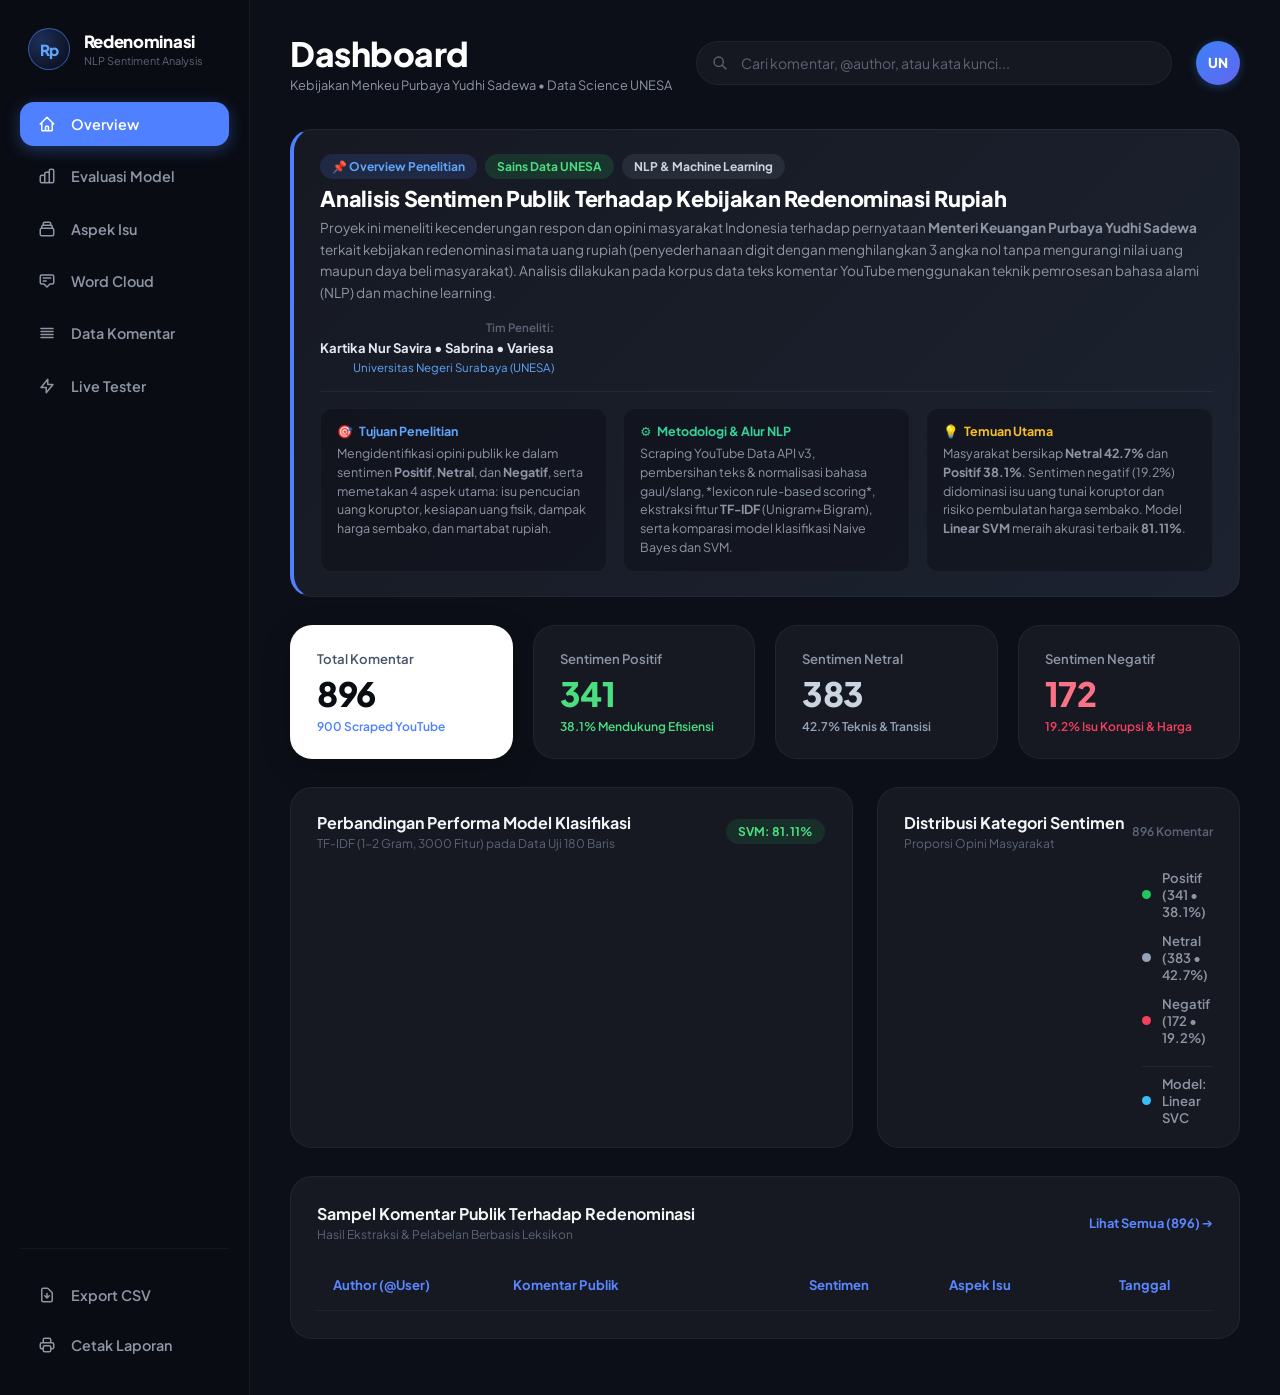
==== commit 2c8619ca: "docs: tambahkan ringkasan dan penjelasan project di awal dashboard" ====
--- a/dashboard/index.html
+++ b/dashboard/index.html
@@ -115,6 +115,68 @@
 
     <!-- TAB 1: OVERVIEW -->
     <div id="view-overview" class="view-panel">
+
+      <!-- SECTION PENJELASAN PROJECT (HERO / INTRO CARD) -->
+      <section class="card-rounded" style="margin-bottom: 1.75rem; background: linear-gradient(135deg, #161922 0%, #1c2230 100%); border-left: 4px solid var(--accent-blue);">
+        <div style="display: flex; justify-content: space-between; align-items: flex-start; flex-wrap: wrap; gap: 1rem; margin-bottom: 1rem;">
+          <div>
+            <div style="display: flex; align-items: center; gap: 0.5rem; margin-bottom: 0.4rem;">
+              <span class="badge-pill" style="background: rgba(79, 128, 255, 0.15); color: #60a5fa; font-weight: 700;">
+                📌 Overview Penelitian
+              </span>
+              <span class="badge-pill" style="background: rgba(34, 197, 94, 0.15); color: #4ade80;">
+                Sains Data UNESA
+              </span>
+              <span class="badge-pill" style="background: rgba(148, 163, 184, 0.12); color: #cbd5e1;">
+                NLP &amp; Machine Learning
+              </span>
+            </div>
+            <h2 style="font-size: 1.35rem; font-weight: 800; color: #ffffff; letter-spacing: -0.3px;">
+              Analisis Sentimen Publik Terhadap Kebijakan Redenominasi Rupiah
+            </h2>
+            <p style="font-size: 0.85rem; color: var(--text-muted); margin-top: 5px; max-width: 900px; line-height: 1.6;">
+              Proyek ini meneliti kecenderungan respon dan opini masyarakat Indonesia terhadap pernyataan <strong>Menteri Keuangan Purbaya Yudhi Sadewa</strong> terkait kebijakan redenominasi mata uang rupiah (penyederhanaan digit dengan menghilangkan 3 angka nol tanpa mengurangi nilai uang maupun daya beli masyarakat). Analisis dilakukan pada korpus data teks komentar YouTube menggunakan teknik pemrosesan bahasa alami (NLP) dan machine learning.
+            </p>
+          </div>
+
+          <div style="display: flex; flex-direction: column; align-items: flex-end; gap: 0.25rem;">
+            <span style="font-size: 0.72rem; color: var(--text-dim); font-weight: 600;">Tim Peneliti:</span>
+            <span style="font-size: 0.82rem; font-weight: 700; color: #e2e8f0;">Kartika Nur Savira • Sabrina • Variesa</span>
+            <span style="font-size: 0.72rem; color: #60a5fa;">Universitas Negeri Surabaya (UNESA)</span>
+          </div>
+        </div>
+
+        <!-- 3 Highlight Boxes -->
+        <div style="display: grid; grid-template-columns: repeat(auto-fit, minmax(260px, 1fr)); gap: 1rem; padding-top: 1rem; border-top: 1px solid rgba(255, 255, 255, 0.06);">
+          <div style="background: rgba(12, 15, 23, 0.5); border-radius: 12px; padding: 0.9rem 1rem; border: 1px solid rgba(255, 255, 255, 0.04);">
+            <p style="font-size: 0.78rem; font-weight: 700; color: #60a5fa; margin-bottom: 0.3rem; display: flex; align-items: center; gap: 0.35rem;">
+              <span>🎯</span> Tujuan Penelitian
+            </p>
+            <p style="font-size: 0.78rem; color: var(--text-muted); line-height: 1.5;">
+              Mengidentifikasi opini publik ke dalam sentimen <strong>Positif</strong>, <strong>Netral</strong>, dan <strong>Negatif</strong>, serta memetakan 4 aspek utama: isu pencucian uang koruptor, kesiapan uang fisik, dampak harga sembako, dan martabat rupiah.
+            </p>
+          </div>
+
+          <div style="background: rgba(12, 15, 23, 0.5); border-radius: 12px; padding: 0.9rem 1rem; border: 1px solid rgba(255, 255, 255, 0.04);">
+            <p style="font-size: 0.78rem; font-weight: 700; color: #34d399; margin-bottom: 0.3rem; display: flex; align-items: center; gap: 0.35rem;">
+              <span>⚙️</span> Metodologi &amp; Alur NLP
+            </p>
+            <p style="font-size: 0.78rem; color: var(--text-muted); line-height: 1.5;">
+              Scraping YouTube Data API v3, pembersihan teks &amp; normalisasi bahasa gaul/slang, *lexicon rule-based scoring*, ekstraksi fitur <strong>TF-IDF</strong> (Unigram+Bigram), serta komparasi model klasifikasi Naive Bayes dan SVM.
+            </p>
+          </div>
+
+          <div style="background: rgba(12, 15, 23, 0.5); border-radius: 12px; padding: 0.9rem 1rem; border: 1px solid rgba(255, 255, 255, 0.04);">
+            <p style="font-size: 0.78rem; font-weight: 700; color: #fbbf24; margin-bottom: 0.3rem; display: flex; align-items: center; gap: 0.35rem;">
+              <span>💡</span> Temuan Utama
+            </p>
+            <p style="font-size: 0.78rem; color: var(--text-muted); line-height: 1.5;">
+              Masyarakat bersikap <strong>Netral 42.7%</strong> dan <strong>Positif 38.1%</strong>. Sentimen negatif (19.2%) didominasi isu uang tunai koruptor dan risiko pembulatan harga sembako. Model <strong>Linear SVM</strong> meraih akurasi terbaik <strong>81.11%</strong>.
+            </p>
+          </div>
+        </div>
+      </section>
+
       <!-- ROW 1: 4 KPI CARDS -->
       <section class="kpi-row">
         <!-- Card 1: Featured White Card -->
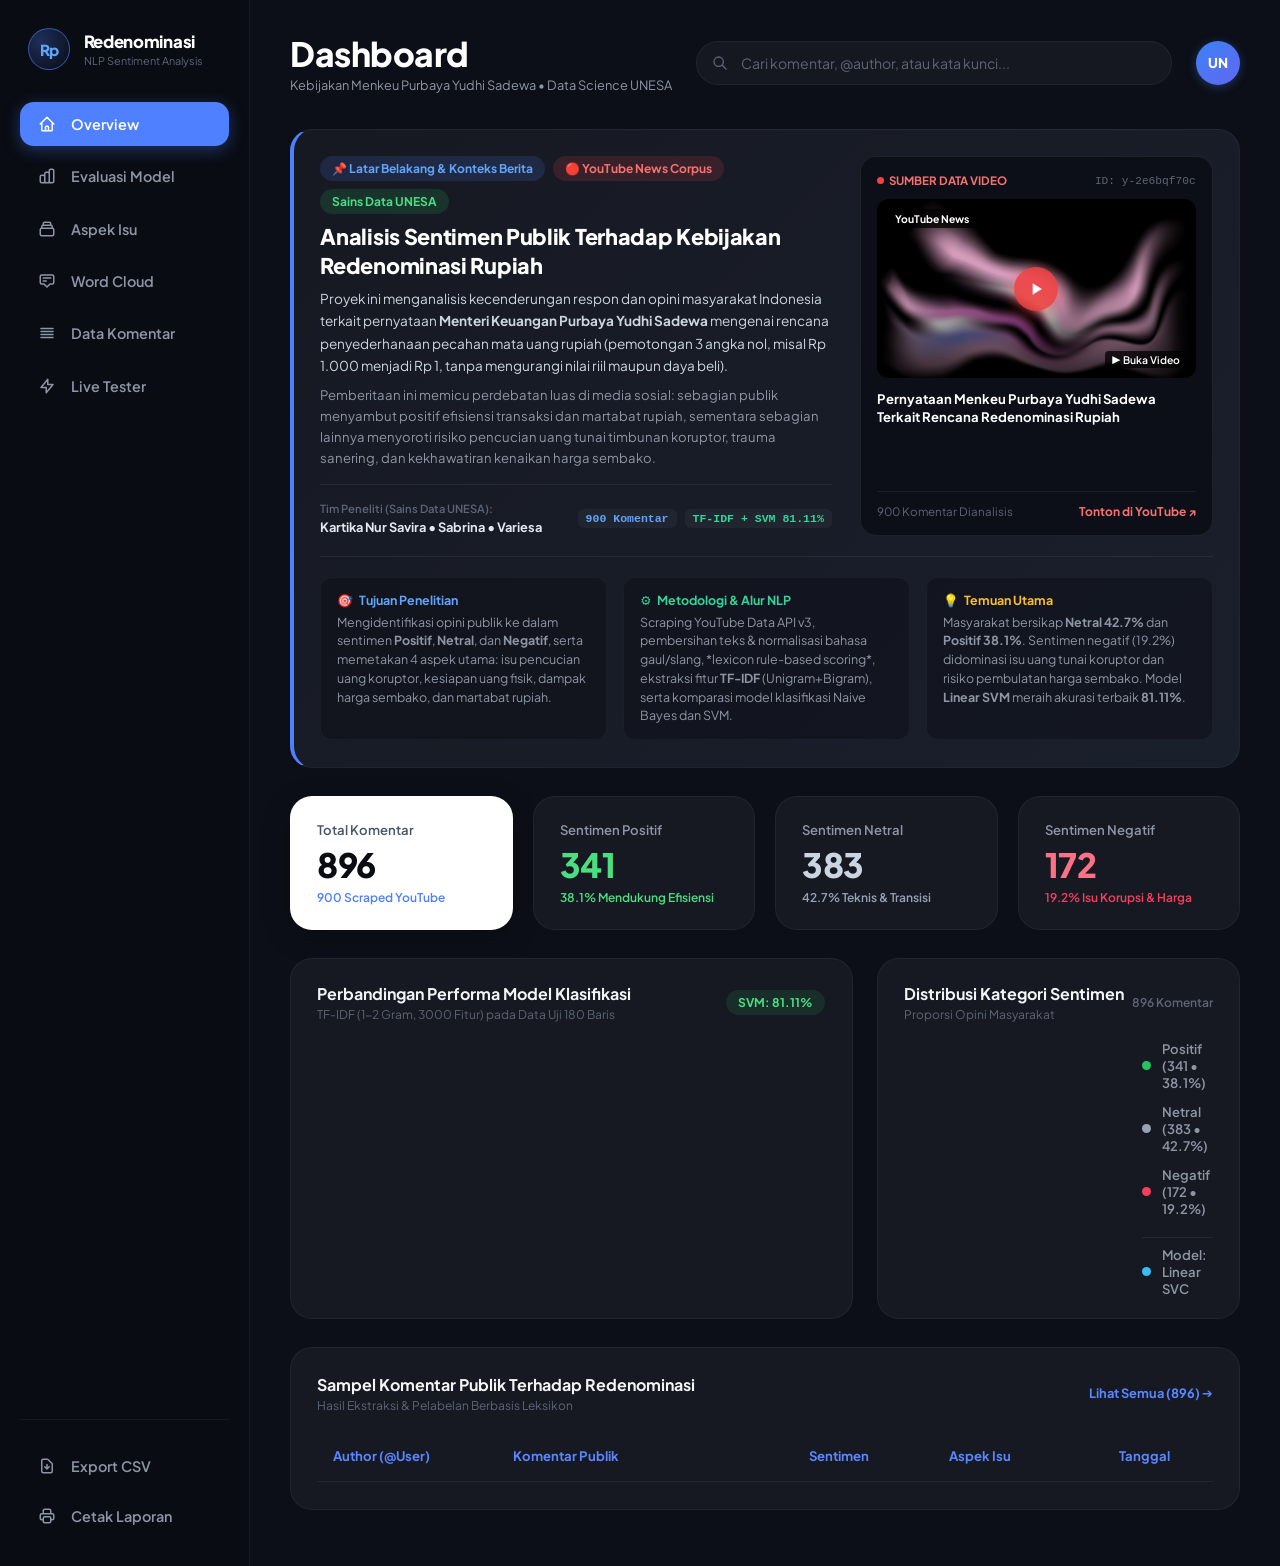
==== commit 65a2d6e6: "feat: integrasikan penjelasan proyek, berita, dan thumbnail video youtube di header dashboard" ====
--- a/dashboard/index.html
+++ b/dashboard/index.html
@@ -116,38 +116,109 @@
     <!-- TAB 1: OVERVIEW -->
     <div id="view-overview" class="view-panel">
 
-      <!-- SECTION PENJELASAN PROJECT (HERO / INTRO CARD) -->
-      <section class="card-rounded" style="margin-bottom: 1.75rem; background: linear-gradient(135deg, #161922 0%, #1c2230 100%); border-left: 4px solid var(--accent-blue);">
-        <div style="display: flex; justify-content: space-between; align-items: flex-start; flex-wrap: wrap; gap: 1rem; margin-bottom: 1rem;">
-          <div>
-            <div style="display: flex; align-items: center; gap: 0.5rem; margin-bottom: 0.4rem;">
-              <span class="badge-pill" style="background: rgba(79, 128, 255, 0.15); color: #60a5fa; font-weight: 700;">
-                📌 Overview Penelitian
-              </span>
-              <span class="badge-pill" style="background: rgba(34, 197, 94, 0.15); color: #4ade80;">
-                Sains Data UNESA
-              </span>
-              <span class="badge-pill" style="background: rgba(148, 163, 184, 0.12); color: #cbd5e1;">
-                NLP &amp; Machine Learning
-              </span>
-            </div>
-            <h2 style="font-size: 1.35rem; font-weight: 800; color: #ffffff; letter-spacing: -0.3px;">
-              Analisis Sentimen Publik Terhadap Kebijakan Redenominasi Rupiah
-            </h2>
-            <p style="font-size: 0.85rem; color: var(--text-muted); margin-top: 5px; max-width: 900px; line-height: 1.6;">
-              Proyek ini meneliti kecenderungan respon dan opini masyarakat Indonesia terhadap pernyataan <strong>Menteri Keuangan Purbaya Yudhi Sadewa</strong> terkait kebijakan redenominasi mata uang rupiah (penyederhanaan digit dengan menghilangkan 3 angka nol tanpa mengurangi nilai uang maupun daya beli masyarakat). Analisis dilakukan pada korpus data teks komentar YouTube menggunakan teknik pemrosesan bahasa alami (NLP) dan machine learning.
-            </p>
-          </div>
-
-          <div style="display: flex; flex-direction: column; align-items: flex-end; gap: 0.25rem;">
-            <span style="font-size: 0.72rem; color: var(--text-dim); font-weight: 600;">Tim Peneliti:</span>
-            <span style="font-size: 0.82rem; font-weight: 700; color: #e2e8f0;">Kartika Nur Savira • Sabrina • Variesa</span>
-            <span style="font-size: 0.72rem; color: #60a5fa;">Universitas Negeri Surabaya (UNESA)</span>
-          </div>
-        </div>
-
-        <!-- 3 Highlight Boxes -->
-        <div style="display: grid; grid-template-columns: repeat(auto-fit, minmax(260px, 1fr)); gap: 1rem; padding-top: 1rem; border-top: 1px solid rgba(255, 255, 255, 0.06);">
+      <!-- SECTION PENJELASAN PROJECT & BERITA YOUTUBE HERO -->
+      <section class="card-rounded" style="margin-bottom: 1.75rem; background: linear-gradient(135deg, #161922 0%, #1a1f2c 100%); border-left: 4px solid var(--accent-blue); padding: 1.65rem;">
+        
+        <div style="display: grid; grid-template-columns: 1.45fr 1fr; gap: 1.75rem; align-items: stretch;">
+          
+          <!-- Kolom Kiri: Penjelasan Proyek & Konteks Berita -->
+          <div style="display: flex; flex-direction: column; justify-content: space-between;">
+            <div>
+              <div style="display: flex; align-items: center; gap: 0.5rem; margin-bottom: 0.5rem; flex-wrap: wrap;">
+                <span class="badge-pill" style="background: rgba(79, 128, 255, 0.15); color: #60a5fa; font-weight: 700;">
+                  📌 Latar Belakang &amp; Konteks Berita
+                </span>
+                <span class="badge-pill" style="background: rgba(239, 68, 68, 0.15); color: #f87171; font-weight: 700;">
+                  🔴 YouTube News Corpus
+                </span>
+                <span class="badge-pill" style="background: rgba(34, 197, 94, 0.15); color: #4ade80;">
+                  Sains Data UNESA
+                </span>
+              </div>
+
+              <h2 style="font-size: 1.35rem; font-weight: 800; color: #ffffff; letter-spacing: -0.3px; line-height: 1.35;">
+                Analisis Sentimen Publik Terhadap Kebijakan Redenominasi Rupiah
+              </h2>
+
+              <p style="font-size: 0.85rem; color: #cbd5e1; margin-top: 8px; line-height: 1.65;">
+                Proyek ini menganalisis kecenderungan respon dan opini masyarakat Indonesia terkait pernyataan <strong>Menteri Keuangan Purbaya Yudhi Sadewa</strong> mengenai rencana penyederhanaan pecahan mata uang rupiah (pemotongan 3 angka nol, misal Rp 1.000 menjadi Rp 1, tanpa mengurangi nilai riil maupun daya beli). 
+              </p>
+
+              <p style="font-size: 0.82rem; color: var(--text-muted); margin-top: 6px; line-height: 1.6;">
+                Pemberitaan ini memicu perdebatan luas di media sosial: sebagian publik menyambut positif efisiensi transaksi dan martabat rupiah, sementara sebagian lainnya menyoroti risiko pencucian uang tunai timbunan koruptor, trauma sanering, dan kekhawatiran kenaikan harga sembako.
+              </p>
+            </div>
+
+            <!-- Meta Ringkas Proyek -->
+            <div style="display: flex; align-items: center; justify-content: space-between; gap: 1rem; padding-top: 1rem; margin-top: 1rem; border-top: 1px solid rgba(255, 255, 255, 0.06); flex-wrap: wrap;">
+              <div>
+                <span style="font-size: 0.7rem; color: var(--text-dim); font-weight: 600; display: block;">Tim Peneliti (Sains Data UNESA):</span>
+                <span style="font-size: 0.8rem; font-weight: 700; color: #e2e8f0;">Kartika Nur Savira • Sabrina • Variesa</span>
+              </div>
+              <div style="display: flex; gap: 0.5rem;">
+                <span class="wc-tag" style="color: #60a5fa;">900 Komentar</span>
+                <span class="wc-tag" style="color: #34d399;">TF-IDF + SVM 81.11%</span>
+              </div>
+            </div>
+          </div>
+
+          <!-- Kolom Kanan: Kartu Berita & Thumbnail Video YouTube -->
+          <div style="background-color: #0c0f17; border: 1px solid rgba(255, 255, 255, 0.08); border-radius: 16px; padding: 1rem; display: flex; flex-direction: column; justify-content: space-between;">
+            
+            <div>
+              <div style="display: flex; justify-content: space-between; align-items: center; margin-bottom: 0.65rem;">
+                <span style="font-size: 0.72rem; font-weight: 700; color: #f87171; display: flex; align-items: center; gap: 0.35rem;">
+                  <span style="width: 7px; height: 7px; border-radius: 50%; background: #ef4444; display: inline-block;"></span>
+                  SUMBER DATA VIDEO
+                </span>
+                <span style="font-size: 0.7rem; color: var(--text-dim); font-family: monospace;">ID: y-2e6bqf70c</span>
+              </div>
+
+              <!-- Thumbnail Wrapper with Play Button -->
+              <a href="https://www.youtube.com/watch?v=y-2e6bqf70c" target="_blank" rel="noopener noreferrer" style="text-decoration: none; display: block; position: relative; border-radius: 12px; overflow: hidden; background: #000000; aspect-ratio: 16/9;" title="Tonton Video Sumber di YouTube">
+                <img 
+                  src="https://img.youtube.com/vi/y-2e6bqf70c/hqdefault.jpg" 
+                  onerror="this.onerror=null; this.src='images/project_hero_banner.png';"
+                  alt="Thumbnail Video YouTube Berita Redenominasi Menkeu" 
+                  style="width: 100%; height: 100%; object-fit: cover; display: block; opacity: 0.9; transition: transform 0.25s ease;"
+                  onmouseover="this.style.transform='scale(1.03)'" 
+                  onmouseout="this.style.transform='scale(1)'"
+                >
+                
+                <!-- Play Button Overlay -->
+                <div style="position: absolute; inset: 0; background: linear-gradient(180deg, transparent 50%, rgba(0,0,0,0.8) 100%); display: flex; flex-direction: column; justify-content: space-between; padding: 10px;">
+                  <span style="align-self: flex-start; background: rgba(0,0,0,0.75); color: #ffffff; font-size: 0.65rem; font-weight: 700; padding: 3px 8px; border-radius: 6px;">
+                    YouTube News
+                  </span>
+                  <div style="align-self: center; width: 44px; height: 44px; border-radius: 50%; background: rgba(239, 68, 68, 0.9); display: flex; align-items: center; justify-content: center; box-shadow: 0 4px 15px rgba(239, 68, 68, 0.5);">
+                    <svg width="20" height="20" fill="#ffffff" viewBox="0 0 24 24"><path d="M8 5v14l11-7z"/></svg>
+                  </div>
+                  <span style="align-self: flex-end; background: rgba(0,0,0,0.75); color: #ffffff; font-size: 0.65rem; font-weight: 600; padding: 2px 6px; border-radius: 4px;">
+                    ▶ Buka Video
+                  </span>
+                </div>
+              </a>
+
+              <!-- News Title -->
+              <h3 style="font-size: 0.82rem; font-weight: 700; color: #ffffff; margin-top: 0.75rem; line-height: 1.4;">
+                Pernyataan Menkeu Purbaya Yudhi Sadewa Terkait Rencana Redenominasi Rupiah
+              </h3>
+            </div>
+
+            <!-- Video Meta & Link -->
+            <div style="margin-top: 0.85rem; padding-top: 0.75rem; border-top: 1px solid rgba(255, 255, 255, 0.06); display: flex; justify-content: space-between; align-items: center;">
+              <span style="font-size: 0.72rem; color: var(--text-dim);">900 Komentar Dianalisis</span>
+              <a href="https://www.youtube.com/watch?v=y-2e6bqf70c" target="_blank" rel="noopener noreferrer" style="font-size: 0.75rem; font-weight: 700; color: #f87171; text-decoration: none; display: flex; align-items: center; gap: 0.25rem;">
+                Tonton di YouTube ↗
+              </a>
+            </div>
+
+          </div>
+
+        </div>
+
+        <!-- 3 Highlight Boxes (Tujuan, Alur NLP, Temuan) -->
+        <div style="display: grid; grid-template-columns: repeat(auto-fit, minmax(260px, 1fr)); gap: 1rem; padding-top: 1.25rem; margin-top: 1.25rem; border-top: 1px solid rgba(255, 255, 255, 0.06);">
           <div style="background: rgba(12, 15, 23, 0.5); border-radius: 12px; padding: 0.9rem 1rem; border: 1px solid rgba(255, 255, 255, 0.04);">
             <p style="font-size: 0.78rem; font-weight: 700; color: #60a5fa; margin-bottom: 0.3rem; display: flex; align-items: center; gap: 0.35rem;">
               <span>🎯</span> Tujuan Penelitian
@@ -175,6 +246,7 @@
             </p>
           </div>
         </div>
+
       </section>
 
       <!-- ROW 1: 4 KPI CARDS -->
--- a/dashboard/styles.css
+++ b/dashboard/styles.css
@@ -546,6 +546,9 @@
 
 /* Responsive */
 @media (max-width: 1024px) {
+  div[style*="grid-template-columns: 1.45fr 1fr"] {
+    grid-template-columns: 1fr !important;
+  }
   .kpi-row {
     grid-template-columns: repeat(2, 1fr);
   }
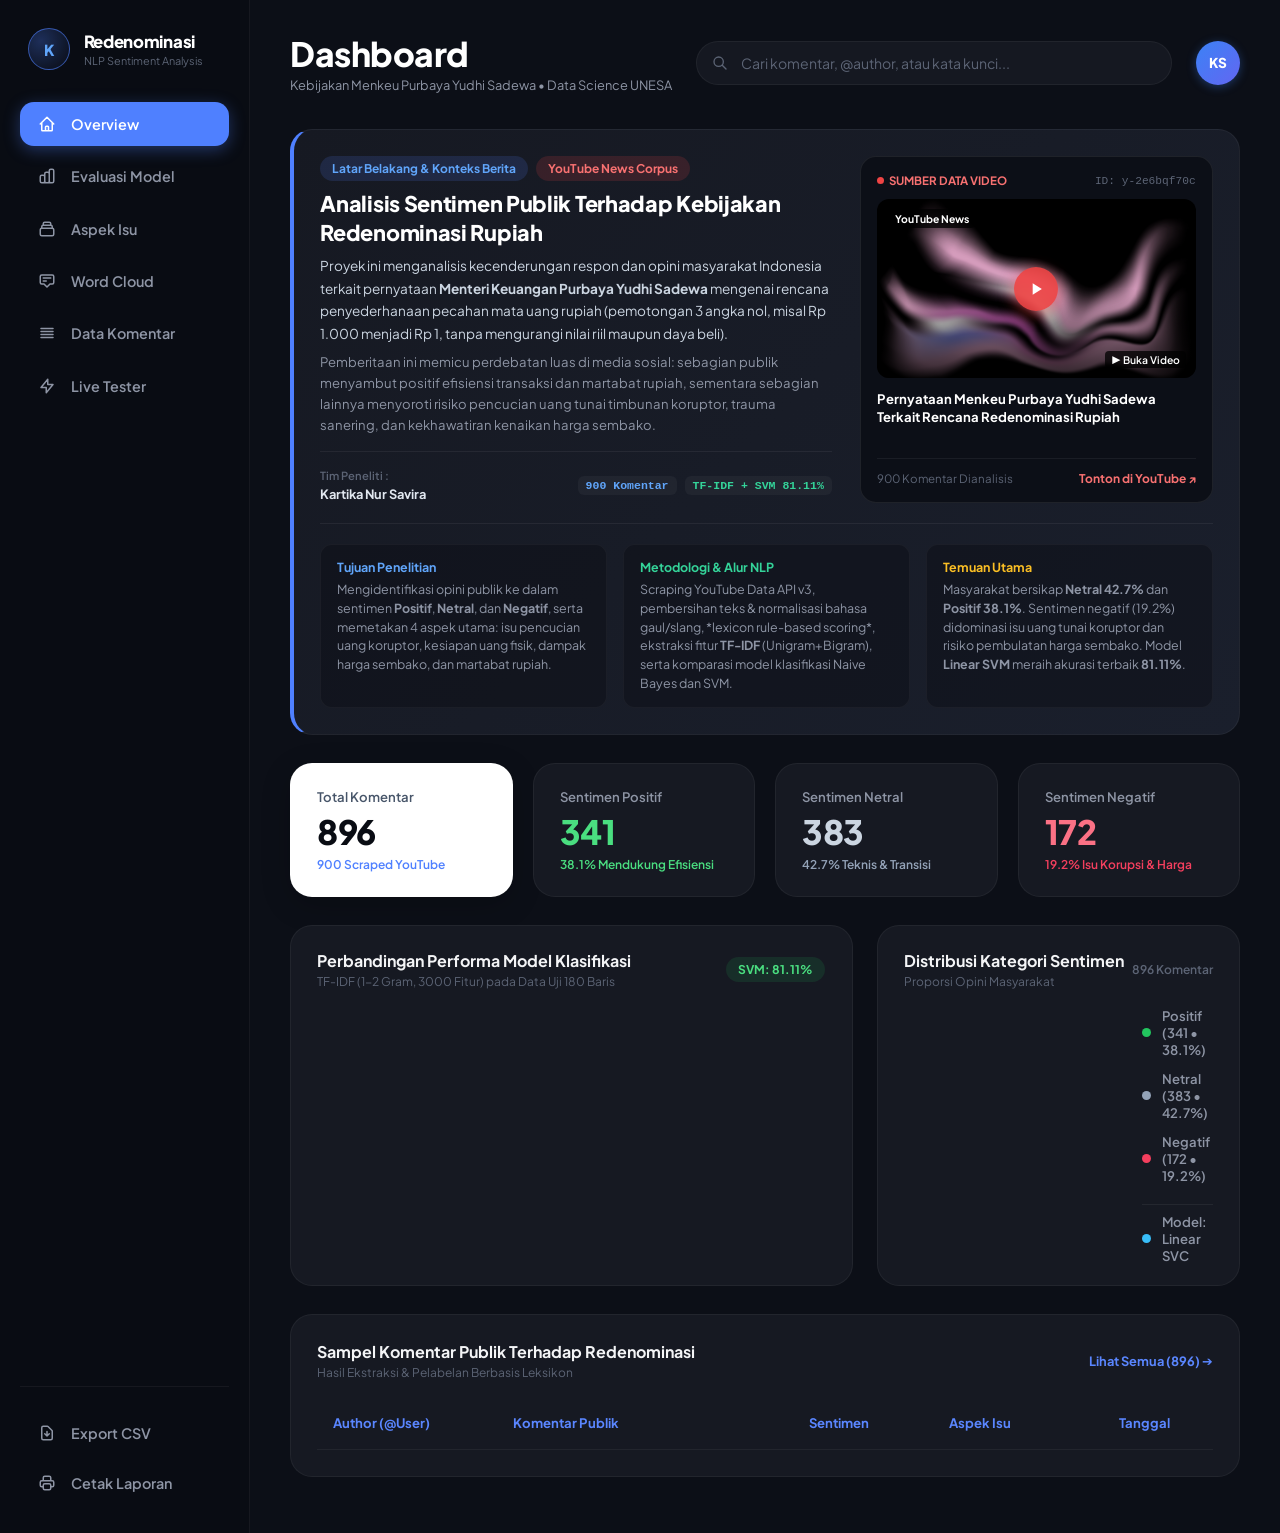
==== commit 75bd8b1a: "update dashboard" ====
--- a/dashboard/index.html
+++ b/dashboard/index.html
@@ -27,7 +27,7 @@
       <!-- Brand Logo -->
       <div class="brand-badge">
         <div class="brand-logo-circle">
-          Rp
+          K
         </div>
         <div>
           <span style="font-weight: 800; font-size: 1.05rem; color: #ffffff; letter-spacing: -0.3px;">Redenominasi</span>
@@ -109,7 +109,7 @@
 
       <!-- User Profile Circle -->
       <div class="user-profile-circle" title="Kartika Nur Savira &amp; Tim (UNESA)">
-        <span style="font-weight: 800; font-size: 0.85rem;">UN</span>
+        <span style="font-weight: 800; font-size: 0.85rem;">KS</span>
       </div>
     </header>
 
@@ -126,14 +126,12 @@
             <div>
               <div style="display: flex; align-items: center; gap: 0.5rem; margin-bottom: 0.5rem; flex-wrap: wrap;">
                 <span class="badge-pill" style="background: rgba(79, 128, 255, 0.15); color: #60a5fa; font-weight: 700;">
-                  📌 Latar Belakang &amp; Konteks Berita
+                  Latar Belakang &amp; Konteks Berita
                 </span>
                 <span class="badge-pill" style="background: rgba(239, 68, 68, 0.15); color: #f87171; font-weight: 700;">
-                  🔴 YouTube News Corpus
+                  YouTube News Corpus
                 </span>
-                <span class="badge-pill" style="background: rgba(34, 197, 94, 0.15); color: #4ade80;">
-                  Sains Data UNESA
-                </span>
+                
               </div>
 
               <h2 style="font-size: 1.35rem; font-weight: 800; color: #ffffff; letter-spacing: -0.3px; line-height: 1.35;">
@@ -152,8 +150,8 @@
             <!-- Meta Ringkas Proyek -->
             <div style="display: flex; align-items: center; justify-content: space-between; gap: 1rem; padding-top: 1rem; margin-top: 1rem; border-top: 1px solid rgba(255, 255, 255, 0.06); flex-wrap: wrap;">
               <div>
-                <span style="font-size: 0.7rem; color: var(--text-dim); font-weight: 600; display: block;">Tim Peneliti (Sains Data UNESA):</span>
-                <span style="font-size: 0.8rem; font-weight: 700; color: #e2e8f0;">Kartika Nur Savira • Sabrina • Variesa</span>
+                <span style="font-size: 0.7rem; color: var(--text-dim); font-weight: 600; display: block;">Tim Peneliti :</span>
+                <span style="font-size: 0.8rem; font-weight: 700; color: #e2e8f0;">Kartika Nur Savira</span>
               </div>
               <div style="display: flex; gap: 0.5rem;">
                 <span class="wc-tag" style="color: #60a5fa;">900 Komentar</span>
@@ -221,7 +219,7 @@
         <div style="display: grid; grid-template-columns: repeat(auto-fit, minmax(260px, 1fr)); gap: 1rem; padding-top: 1.25rem; margin-top: 1.25rem; border-top: 1px solid rgba(255, 255, 255, 0.06);">
           <div style="background: rgba(12, 15, 23, 0.5); border-radius: 12px; padding: 0.9rem 1rem; border: 1px solid rgba(255, 255, 255, 0.04);">
             <p style="font-size: 0.78rem; font-weight: 700; color: #60a5fa; margin-bottom: 0.3rem; display: flex; align-items: center; gap: 0.35rem;">
-              <span>🎯</span> Tujuan Penelitian
+             Tujuan Penelitian
             </p>
             <p style="font-size: 0.78rem; color: var(--text-muted); line-height: 1.5;">
               Mengidentifikasi opini publik ke dalam sentimen <strong>Positif</strong>, <strong>Netral</strong>, dan <strong>Negatif</strong>, serta memetakan 4 aspek utama: isu pencucian uang koruptor, kesiapan uang fisik, dampak harga sembako, dan martabat rupiah.
@@ -230,7 +228,7 @@
 
           <div style="background: rgba(12, 15, 23, 0.5); border-radius: 12px; padding: 0.9rem 1rem; border: 1px solid rgba(255, 255, 255, 0.04);">
             <p style="font-size: 0.78rem; font-weight: 700; color: #34d399; margin-bottom: 0.3rem; display: flex; align-items: center; gap: 0.35rem;">
-              <span>⚙️</span> Metodologi &amp; Alur NLP
+               Metodologi &amp; Alur NLP
             </p>
             <p style="font-size: 0.78rem; color: var(--text-muted); line-height: 1.5;">
               Scraping YouTube Data API v3, pembersihan teks &amp; normalisasi bahasa gaul/slang, *lexicon rule-based scoring*, ekstraksi fitur <strong>TF-IDF</strong> (Unigram+Bigram), serta komparasi model klasifikasi Naive Bayes dan SVM.
@@ -239,7 +237,7 @@
 
           <div style="background: rgba(12, 15, 23, 0.5); border-radius: 12px; padding: 0.9rem 1rem; border: 1px solid rgba(255, 255, 255, 0.04);">
             <p style="font-size: 0.78rem; font-weight: 700; color: #fbbf24; margin-bottom: 0.3rem; display: flex; align-items: center; gap: 0.35rem;">
-              <span>💡</span> Temuan Utama
+              Temuan Utama
             </p>
             <p style="font-size: 0.78rem; color: var(--text-muted); line-height: 1.5;">
               Masyarakat bersikap <strong>Netral 42.7%</strong> dan <strong>Positif 38.1%</strong>. Sentimen negatif (19.2%) didominasi isu uang tunai koruptor dan risiko pembulatan harga sembako. Model <strong>Linear SVM</strong> meraih akurasi terbaik <strong>81.11%</strong>.
